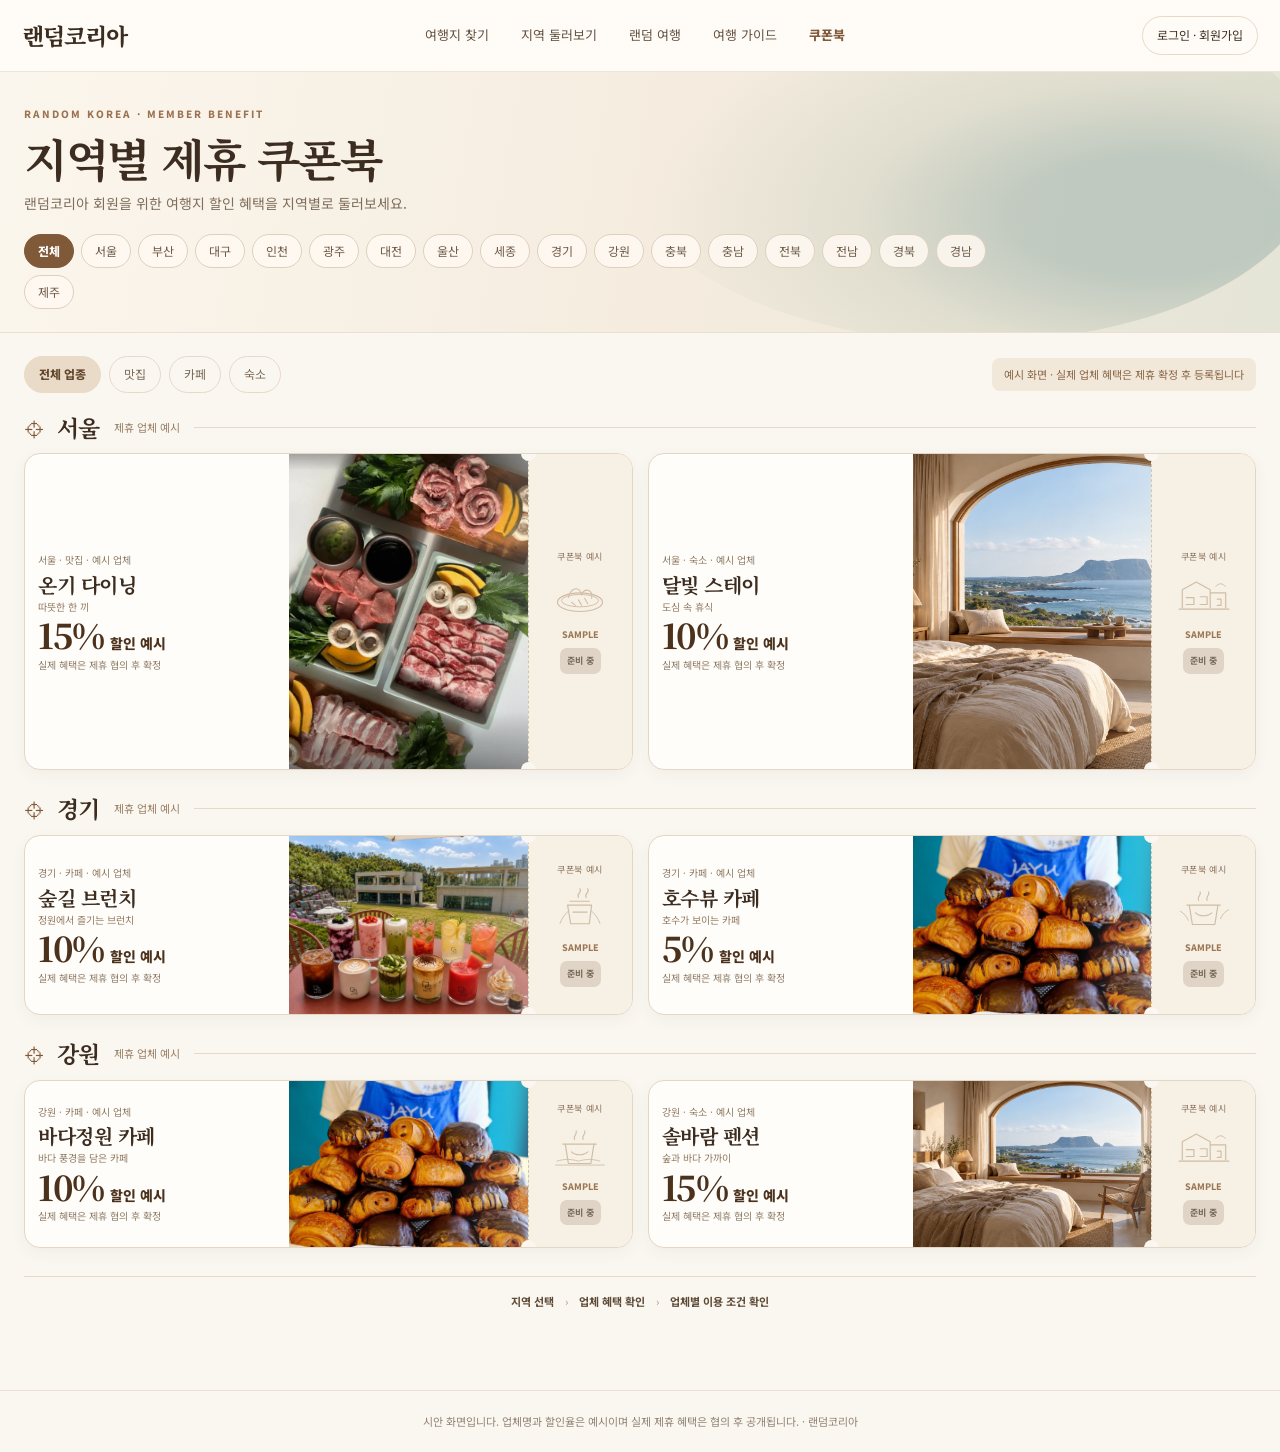
==== couponbook.html @ 2bc32ae4 "Add files via upload" ====
<!doctype html>
<html lang="ko">
<head>
  <meta charset="utf-8">
  <meta name="viewport" content="width=device-width,initial-scale=1">
  <meta name="theme-color" content="#f8f3ea">
  <title>지역별 제휴 쿠폰북 | 랜덤코리아</title>
  <meta name="description" content="랜덤코리아 회원을 위한 지역별 제휴 쿠폰북 예시 화면입니다.">
  <link rel="preconnect" href="https://fonts.googleapis.com">
  <link rel="preconnect" href="https://fonts.gstatic.com" crossorigin>
  <link href="https://fonts.googleapis.com/css2?family=Noto+Sans+KR:wght@400;500;600;700;800&family=Noto+Serif+KR:wght@400;600;700;800&display=swap" rel="stylesheet">
  <style>
    :root{color-scheme:light;--ink:#3d2d21;--muted:#806f5d;--brown:#805a38;--cream:#faf7f1;--line:#e7d9c8;--white:#fffdf9;--sand:#f4eadc;--tan:#b99b78}
    *{box-sizing:border-box}html{scroll-behavior:smooth}body{margin:0;background:var(--cream);color:var(--ink);font-family:"Noto Sans KR",system-ui,sans-serif;line-height:1.55}button,a{font:inherit}a{color:inherit}
    .cb-header{height:72px;display:flex;align-items:center;justify-content:space-between;gap:24px;padding:0 max(22px,calc((100% - 1320px)/2));background:#fffcf7;border-bottom:1px solid #eee4d7}
    .cb-brand{font:800 23px/1 "Noto Serif KR",serif;letter-spacing:-1px;text-decoration:none;white-space:nowrap}.cb-nav{display:flex;align-items:center;gap:clamp(14px,2.5vw,34px);font-size:13px;color:#655343}.cb-nav a{text-decoration:none}.cb-nav a:hover,.cb-nav .active{color:var(--brown);font-weight:800}.cb-login{padding:9px 14px;border:1px solid var(--line);border-radius:999px;background:transparent;color:var(--ink);text-decoration:none;font-size:12px;white-space:nowrap}
    .cb-hero{position:relative;isolation:isolate;overflow:hidden;background:linear-gradient(100deg,#fbf6ed 0%,#f5ecdf 53%,#e4e4d7 100%);border-bottom:1px solid #eadfD2}
    .cb-hero:after{content:"";position:absolute;z-index:-1;right:-3%;top:-90px;width:54%;height:360px;border-radius:50%;background:radial-gradient(ellipse at 75% 65%,#91a8a2aa 0 18%,#d2d3c1aa 40%,transparent 69%);opacity:.7}
    .cb-hero-inner{width:min(1320px,calc(100% - 48px));margin:auto;padding:34px 0 23px}.cb-eyebrow{display:block;color:#9b714e;font-size:10px;font-weight:800;letter-spacing:2px}.cb-hero h1{margin:8px 0 7px;font:700 clamp(30px,4vw,45px)/1.25 "Noto Serif KR",serif;letter-spacing:-1.5px}.cb-hero p{margin:0;color:var(--muted);font-size:14px}.cb-chips{display:flex;flex-wrap:wrap;gap:7px;margin-top:20px;max-width:970px}
    .cb-chip{min-height:34px;padding:6px 13px;border:1px solid #dfd0be;border-radius:999px;background:#fffaf3d9;color:#6e5b49;font-size:12px;cursor:pointer;transition:background .15s,color .15s,border-color .15s}.cb-chip:hover{border-color:var(--brown)}.cb-chip[aria-pressed="true"]{background:var(--brown);border-color:var(--brown);color:#fff;font-weight:800}
    .cb-main{width:min(1320px,calc(100% - 48px));margin:0 auto;padding:23px 0 64px}.cb-toolbar{display:flex;align-items:center;justify-content:space-between;gap:15px;margin-bottom:18px}.cb-categories{display:flex;flex-wrap:wrap;gap:8px}.cb-category{padding:8px 14px;border:1px solid var(--line);border-radius:999px;background:transparent;color:#796956;font-size:12px;cursor:pointer}.cb-category[aria-pressed="true"]{background:#eadbc8;color:#62472e;border-color:#eadbc8;font-weight:800}.cb-preview-note{margin:0;padding:8px 12px;border-radius:8px;background:#f2e8da;color:#8a6747;font-size:11px;white-space:nowrap}
    .cb-region{margin:20px 0 24px}.cb-region-head{display:flex;align-items:center;gap:14px;margin:0 0 11px}.cb-pin{color:var(--brown);font-size:19px}.cb-region-head h2{margin:0;font:700 23px/1.2 "Noto Serif KR",serif;letter-spacing:-.6px}.cb-region-head small{color:#9a8066;font-size:11px}.cb-region-line{height:1px;flex:1;background:var(--line)}.cb-grid{display:grid;grid-template-columns:repeat(2,minmax(0,1fr));gap:15px}
    .cb-ticket{min-width:0;display:grid;grid-template-columns:minmax(148px,1fr) minmax(112px,.9fr) 104px;min-height:166px;overflow:hidden;border:1px solid #e4d6c5;border-radius:16px;background:var(--white);box-shadow:0 5px 16px #46331f0c}.cb-offer{padding:16px 13px;display:flex;flex-direction:column;justify-content:center;min-width:0}.cb-meta{color:#907c66;font-size:10px}.cb-name{margin:4px 0 1px;font:700 20px/1.3 "Noto Serif KR",serif;letter-spacing:-.5px;white-space:nowrap;overflow:hidden;text-overflow:ellipsis}.cb-kind{color:#927b63;font-size:10px}.cb-discount{display:flex;align-items:baseline;gap:6px;margin:4px 0 3px;color:#4c321d}.cb-discount strong{font:800 34px/1 "Noto Serif KR",serif;letter-spacing:-1.5px}.cb-discount span{font-size:14px;font-weight:800}.cb-condition{margin:0;color:#8e7c69;font-size:10px;line-height:1.4}.cb-photo{position:relative;min-width:0;overflow:hidden;background:#ece3d7}.cb-photo img{display:block;width:100%;height:100%;min-height:166px;object-fit:cover}.cb-photo:after{content:"";position:absolute;inset:0;background:linear-gradient(90deg,transparent 65%,#fffdf933)}
    .cb-stub{position:relative;display:flex;flex-direction:column;align-items:center;justify-content:center;gap:6px;padding:10px 8px;border-left:1px dashed #d6c5ae;background:#f7f0e5;text-align:center}.cb-stub:before,.cb-stub:after{content:"";position:absolute;left:-8px;width:15px;height:15px;border-radius:50%;background:var(--cream)}.cb-stub:before{top:-8px}.cb-stub:after{bottom:-8px}.cb-stub-label{color:#8d765f;font-size:9px;letter-spacing:.04em}.cb-engraving{width:62px;height:52px;color:#b69a78;opacity:.58}.cb-sample{font-size:9px;color:#9b7754;font-weight:800}.cb-stub button{padding:6px 7px;border:0;border-radius:7px;background:#dfd4c5;color:#756859;font-size:9px;font-weight:700;cursor:not-allowed}
    .cb-empty{display:none;margin:12px 0 0;padding:32px 20px;border:1px dashed #d9c9b6;border-radius:15px;background:#fffaf4;text-align:center;color:#867561;font-size:14px}.cb-empty.is-visible{display:block}.cb-empty strong{display:block;margin-bottom:5px;color:#554331;font:700 20px/1.4 "Noto Serif KR",serif}.cb-footer{padding:22px 24px;border-top:1px solid #eadfd2;text-align:center;color:#928373;font-size:11px}.cb-flow{margin-top:28px;padding:16px 18px;border-top:1px solid var(--line);display:flex;justify-content:center;gap:11px;flex-wrap:wrap;color:#887764;font-size:11px}.cb-flow b{color:#5e4a36;font-weight:700}.cb-flow i{color:#b49877;font-style:normal}
    @media(max-width:980px){.cb-grid{grid-template-columns:1fr}.cb-hero-inner,.cb-main{width:min(100% - 34px,760px)}.cb-preview-note{white-space:normal}.cb-header{padding:0 20px}}
    @media(max-width:650px){.cb-header{height:62px}.cb-brand{font-size:20px}.cb-nav{display:none}.cb-login{font-size:11px;padding:8px 10px}.cb-hero-inner{padding:28px 0 18px}.cb-hero h1{font-size:31px}.cb-hero p{font-size:12px}.cb-chips{gap:6px;margin-top:15px}.cb-chip{min-height:32px;padding:5px 10px;font-size:11px}.cb-main{padding-top:17px}.cb-toolbar{align-items:flex-start;flex-direction:column}.cb-preview-note{font-size:10px}.cb-region{margin:19px 0}.cb-region-head h2{font-size:20px}.cb-grid{gap:10px}.cb-ticket{grid-template-columns:minmax(0,1fr) 96px;grid-template-rows:auto auto;min-height:0}.cb-offer{grid-column:1;grid-row:1;padding:15px 13px 12px}.cb-photo{grid-column:2;grid-row:1;min-height:124px}.cb-photo img{min-height:124px}.cb-stub{grid-column:1 / -1;grid-row:2;min-height:66px;flex-direction:row;justify-content:space-between;border-left:0;border-top:1px dashed #d6c5ae;padding:7px 13px}.cb-stub:before,.cb-stub:after{top:-8px;bottom:auto}.cb-stub:before{left:-8px}.cb-stub:after{left:auto;right:-8px}.cb-engraving{width:38px;height:36px}.cb-name{font-size:18px}.cb-discount strong{font-size:29px}.cb-condition{font-size:9px}.cb-flow{justify-content:flex-start;gap:7px;padding:14px 3px}}
    @media(prefers-reduced-motion:reduce){html{scroll-behavior:auto}.cb-chip{transition:none}}
  </style>
</head>
<body>
  <header class="cb-header">
    <a class="cb-brand" href="./index.html" aria-label="랜덤코리아 홈으로">랜덤코리아</a>
    <nav class="cb-nav" aria-label="주요 메뉴">
      <a href="./index.html#travel">여행지 찾기</a><a href="./index.html#travel">지역 둘러보기</a><a href="./index.html#travel">랜덤 여행</a><a href="./index.html#courses">여행 가이드</a><a class="active" href="./couponbook.html" aria-current="page">쿠폰북</a>
    </nav>
    <a class="cb-login" href="./index.html#memberAuth">로그인 · 회원가입</a>
  </header>
  <section class="cb-hero" aria-labelledby="cb-title">
    <div class="cb-hero-inner">
      <span class="cb-eyebrow">RANDOM KOREA · MEMBER BENEFIT</span>
      <h1 id="cb-title">지역별 제휴 쿠폰북</h1>
      <p>랜덤코리아 회원을 위한 여행지 할인 혜택을 지역별로 둘러보세요.</p>
      <div class="cb-chips" role="group" aria-label="지역별 쿠폰 필터">
        <button class="cb-chip" type="button" data-region="all" aria-pressed="true">전체</button>
        <button class="cb-chip" type="button" data-region="서울">서울</button><button class="cb-chip" type="button" data-region="부산">부산</button><button class="cb-chip" type="button" data-region="대구">대구</button><button class="cb-chip" type="button" data-region="인천">인천</button><button class="cb-chip" type="button" data-region="광주">광주</button><button class="cb-chip" type="button" data-region="대전">대전</button><button class="cb-chip" type="button" data-region="울산">울산</button><button class="cb-chip" type="button" data-region="세종">세종</button><button class="cb-chip" type="button" data-region="경기">경기</button><button class="cb-chip" type="button" data-region="강원">강원</button><button class="cb-chip" type="button" data-region="충북">충북</button><button class="cb-chip" type="button" data-region="충남">충남</button><button class="cb-chip" type="button" data-region="전북">전북</button><button class="cb-chip" type="button" data-region="전남">전남</button><button class="cb-chip" type="button" data-region="경북">경북</button><button class="cb-chip" type="button" data-region="경남">경남</button><button class="cb-chip" type="button" data-region="제주">제주</button>
      </div>
    </div>
  </section>
  <main class="cb-main">
    <div class="cb-toolbar">
      <div class="cb-categories" role="group" aria-label="업종별 쿠폰 필터">
        <button class="cb-category" type="button" data-category="all" aria-pressed="true">전체 업종</button><button class="cb-category" type="button" data-category="food">맛집</button><button class="cb-category" type="button" data-category="cafe">카페</button><button class="cb-category" type="button" data-category="stay">숙소</button>
      </div>
      <p class="cb-preview-note">예시 화면 · 실제 업체 혜택은 제휴 확정 후 등록됩니다</p>
    </div>
    <div id="cb-list">
      <section class="cb-region" data-region-section="서울" aria-labelledby="cb-seoul">
        <div class="cb-region-head"><span class="cb-pin" aria-hidden="true">⌖</span><h2 id="cb-seoul">서울</h2><small>제휴 업체 예시</small><span class="cb-region-line"></span></div>
        <div class="cb-grid">
          <article class="cb-ticket" data-region="서울" data-category="food">
            <div class="cb-offer"><span class="cb-meta">서울 · 맛집 · 예시 업체</span><h3 class="cb-name">온기 다이닝</h3><span class="cb-kind">따뜻한 한 끼</span><div class="cb-discount"><strong>15%</strong><span>할인 예시</span></div><p class="cb-condition">실제 혜택은 제휴 협의 후 확정</p></div>
            <div class="cb-photo"><img src="./rk-v15-haeyuldam.webp" alt="한식 메뉴와 고기 요리" loading="lazy"></div>
            <div class="cb-stub"><span class="cb-stub-label">쿠폰북 예시</span><svg class="cb-engraving" viewBox="0 0 80 60" aria-hidden="true"><ellipse cx="40" cy="38" rx="29" ry="12" fill="none" stroke="currentColor" stroke-width="1.6"/><ellipse cx="40" cy="36" rx="24" ry="8" fill="none" stroke="currentColor" stroke-width="1.2"/><path d="M25 32c3-12 13-16 17-4 5-10 15-5 13 5M29 38l5 4m4-7 4 7m4-9 4 7" fill="none" stroke="currentColor" stroke-width="1.4" stroke-linecap="round"/></svg><span class="cb-sample">SAMPLE</span><button type="button" disabled>준비 중</button></div>
          </article>
          <article class="cb-ticket" data-region="서울" data-category="stay">
            <div class="cb-offer"><span class="cb-meta">서울 · 숙소 · 예시 업체</span><h3 class="cb-name">달빛 스테이</h3><span class="cb-kind">도심 속 휴식</span><div class="cb-discount"><strong>10%</strong><span>할인 예시</span></div><p class="cb-condition">실제 혜택은 제휴 협의 후 확정</p></div>
            <div class="cb-photo"><img src="./rk-couponbook-stay.png" alt="따뜻한 분위기의 객실 예시" loading="lazy"></div>
            <div class="cb-stub"><span class="cb-stub-label">쿠폰북 예시</span><svg class="cb-engraving" viewBox="0 0 80 60" aria-hidden="true"><path d="M12 45V22l18-10 18 10v23M48 26h20v19M17 32h10v9H17m18-10h9v10h-9m22-7h5v8h-5M8 47h64" fill="none" stroke="currentColor" stroke-width="1.5" stroke-linecap="round" stroke-linejoin="round"/><path d="M55 18c4-5 9-5 13 0" fill="none" stroke="currentColor" stroke-width="1.2"/></svg><span class="cb-sample">SAMPLE</span><button type="button" disabled>준비 중</button></div>
          </article>
        </div>
      </section>
      <section class="cb-region" data-region-section="경기" aria-labelledby="cb-gyeonggi">
        <div class="cb-region-head"><span class="cb-pin" aria-hidden="true">⌖</span><h2 id="cb-gyeonggi">경기</h2><small>제휴 업체 예시</small><span class="cb-region-line"></span></div>
        <div class="cb-grid">
          <article class="cb-ticket" data-region="경기" data-category="cafe">
            <div class="cb-offer"><span class="cb-meta">경기 · 카페 · 예시 업체</span><h3 class="cb-name">숲길 브런치</h3><span class="cb-kind">정원에서 즐기는 브런치</span><div class="cb-discount"><strong>10%</strong><span>할인 예시</span></div><p class="cb-condition">실제 혜택은 제휴 협의 후 확정</p></div>
            <div class="cb-photo"><img src="./rk-v15-meon.webp" alt="카페 음료와 디저트" loading="lazy"></div>
            <div class="cb-stub"><span class="cb-stub-label">쿠폰북 예시</span><svg class="cb-engraving" viewBox="0 0 80 60" aria-hidden="true"><path d="M24 25h31l-3 24H28zM27 20h25m-14-5c-3-5 5-6 2-11m8 11c-3-5 5-6 2-11M31 34h18" fill="none" stroke="currentColor" stroke-width="1.5" stroke-linecap="round" stroke-linejoin="round"/><path d="M14 49c3-8 7-13 12-17m40 17c-3-8-7-13-12-17" fill="none" stroke="currentColor" stroke-width="1.2"/></svg><span class="cb-sample">SAMPLE</span><button type="button" disabled>준비 중</button></div>
          </article>
          <article class="cb-ticket" data-region="경기" data-category="cafe">
            <div class="cb-offer"><span class="cb-meta">경기 · 카페 · 예시 업체</span><h3 class="cb-name">호수뷰 카페</h3><span class="cb-kind">호수가 보이는 카페</span><div class="cb-discount"><strong>5%</strong><span>할인 예시</span></div><p class="cb-condition">실제 혜택은 제휴 협의 후 확정</p></div>
            <div class="cb-photo"><img src="./rk-v15-jayu.webp" alt="갓 구운 빵과 페이스트리" loading="lazy"></div>
            <div class="cb-stub"><span class="cb-stub-label">쿠폰북 예시</span><svg class="cb-engraving" viewBox="0 0 80 60" aria-hidden="true"><path d="M21 25h37l-4 25H25zM18 25h43M29 35c5 5 16 5 21 0M33 19c-3-5 4-6 2-11m9 11c-3-5 4-6 2-11" fill="none" stroke="currentColor" stroke-width="1.5" stroke-linecap="round" stroke-linejoin="round"/><path d="M61 43c4-8 8-11 11-12M20 45c-4-8-8-11-11-12" fill="none" stroke="currentColor" stroke-width="1.2"/></svg><span class="cb-sample">SAMPLE</span><button type="button" disabled>준비 중</button></div>
          </article>
        </div>
      </section>
      <section class="cb-region" data-region-section="강원" aria-labelledby="cb-gangwon">
        <div class="cb-region-head"><span class="cb-pin" aria-hidden="true">⌖</span><h2 id="cb-gangwon">강원</h2><small>제휴 업체 예시</small><span class="cb-region-line"></span></div>
        <div class="cb-grid">
          <article class="cb-ticket" data-region="강원" data-category="cafe">
            <div class="cb-offer"><span class="cb-meta">강원 · 카페 · 예시 업체</span><h3 class="cb-name">바다정원 카페</h3><span class="cb-kind">바다 풍경을 담은 카페</span><div class="cb-discount"><strong>10%</strong><span>할인 예시</span></div><p class="cb-condition">실제 혜택은 제휴 협의 후 확정</p></div>
            <div class="cb-photo"><img src="./rk-v15-jayu.webp" alt="카페에서 즐기는 디저트" loading="lazy"></div>
            <div class="cb-stub"><span class="cb-stub-label">쿠폰북 예시</span><svg class="cb-engraving" viewBox="0 0 80 60" aria-hidden="true"><path d="M21 25h37l-4 25H25zM18 25h43M29 35c5 5 16 5 21 0M33 19c-3-5 4-6 2-11m9 11c-3-5 4-6 2-11" fill="none" stroke="currentColor" stroke-width="1.5" stroke-linecap="round" stroke-linejoin="round"/><path d="M10 47c10-3 18-3 28 0 10-3 18-3 28 0M8 52h64" fill="none" stroke="currentColor" stroke-width="1.1"/></svg><span class="cb-sample">SAMPLE</span><button type="button" disabled>준비 중</button></div>
          </article>
          <article class="cb-ticket" data-region="강원" data-category="stay">
            <div class="cb-offer"><span class="cb-meta">강원 · 숙소 · 예시 업체</span><h3 class="cb-name">솔바람 펜션</h3><span class="cb-kind">숲과 바다 가까이</span><div class="cb-discount"><strong>15%</strong><span>할인 예시</span></div><p class="cb-condition">실제 혜택은 제휴 협의 후 확정</p></div>
            <div class="cb-photo"><img src="./rk-couponbook-stay.png" alt="여행 숙소 객실 예시" loading="lazy"></div>
            <div class="cb-stub"><span class="cb-stub-label">쿠폰북 예시</span><svg class="cb-engraving" viewBox="0 0 80 60" aria-hidden="true"><path d="M12 45V22l18-10 18 10v23M48 26h20v19M17 32h10v9H17m18-10h9v10h-9m22-7h5v8h-5M8 47h64" fill="none" stroke="currentColor" stroke-width="1.5" stroke-linecap="round" stroke-linejoin="round"/><path d="M55 18c4-5 9-5 13 0" fill="none" stroke="currentColor" stroke-width="1.2"/></svg><span class="cb-sample">SAMPLE</span><button type="button" disabled>준비 중</button></div>
          </article>
        </div>
      </section>
    </div>
    <div id="cb-empty" class="cb-empty" role="status"><strong>이 지역 쿠폰을 준비하고 있어요</strong>제휴가 확정된 업체의 혜택부터 이곳에 등록할 예정입니다.</div>
    <div class="cb-flow" aria-label="쿠폰북 이용 안내"><b>지역 선택</b><i>›</i><b>업체 혜택 확인</b><i>›</i><b>업체별 이용 조건 확인</b></div>
  </main>
  <footer class="cb-footer">시안 화면입니다. 업체명과 할인율은 예시이며 실제 제휴 혜택은 협의 후 공개됩니다. · 랜덤코리아</footer>
  <script>
    (()=>{
      const regionButtons=[...document.querySelectorAll('[data-region]')].filter(el=>el.classList.contains('cb-chip'));
      const categoryButtons=[...document.querySelectorAll('[data-category]')].filter(el=>el.classList.contains('cb-category'));
      const cards=[...document.querySelectorAll('.cb-ticket')];
      const sections=[...document.querySelectorAll('.cb-region')];
      const empty=document.getElementById('cb-empty');
      let region='all',category='all';
      function render(){
        let shown=0;
        cards.forEach(card=>{
          const match=(region==='all'||card.dataset.region===region)&&(category==='all'||card.dataset.category===category);
          card.hidden=!match;
          if(match)shown++;
        });
        sections.forEach(section=>{
          const visible=[...section.querySelectorAll('.cb-ticket')].some(card=>!card.hidden);
          section.hidden=!visible;
        });
        empty.classList.toggle('is-visible',shown===0);
      }
      regionButtons.forEach(button=>button.addEventListener('click',()=>{
        region=button.dataset.region;
        regionButtons.forEach(item=>item.setAttribute('aria-pressed',String(item===button)));
        render();
      }));
      categoryButtons.forEach(button=>button.addEventListener('click',()=>{
        category=button.dataset.category;
        categoryButtons.forEach(item=>item.setAttribute('aria-pressed',String(item===button)));
        render();
      }));
      render();
    })();
  </script>
</body>
</html>
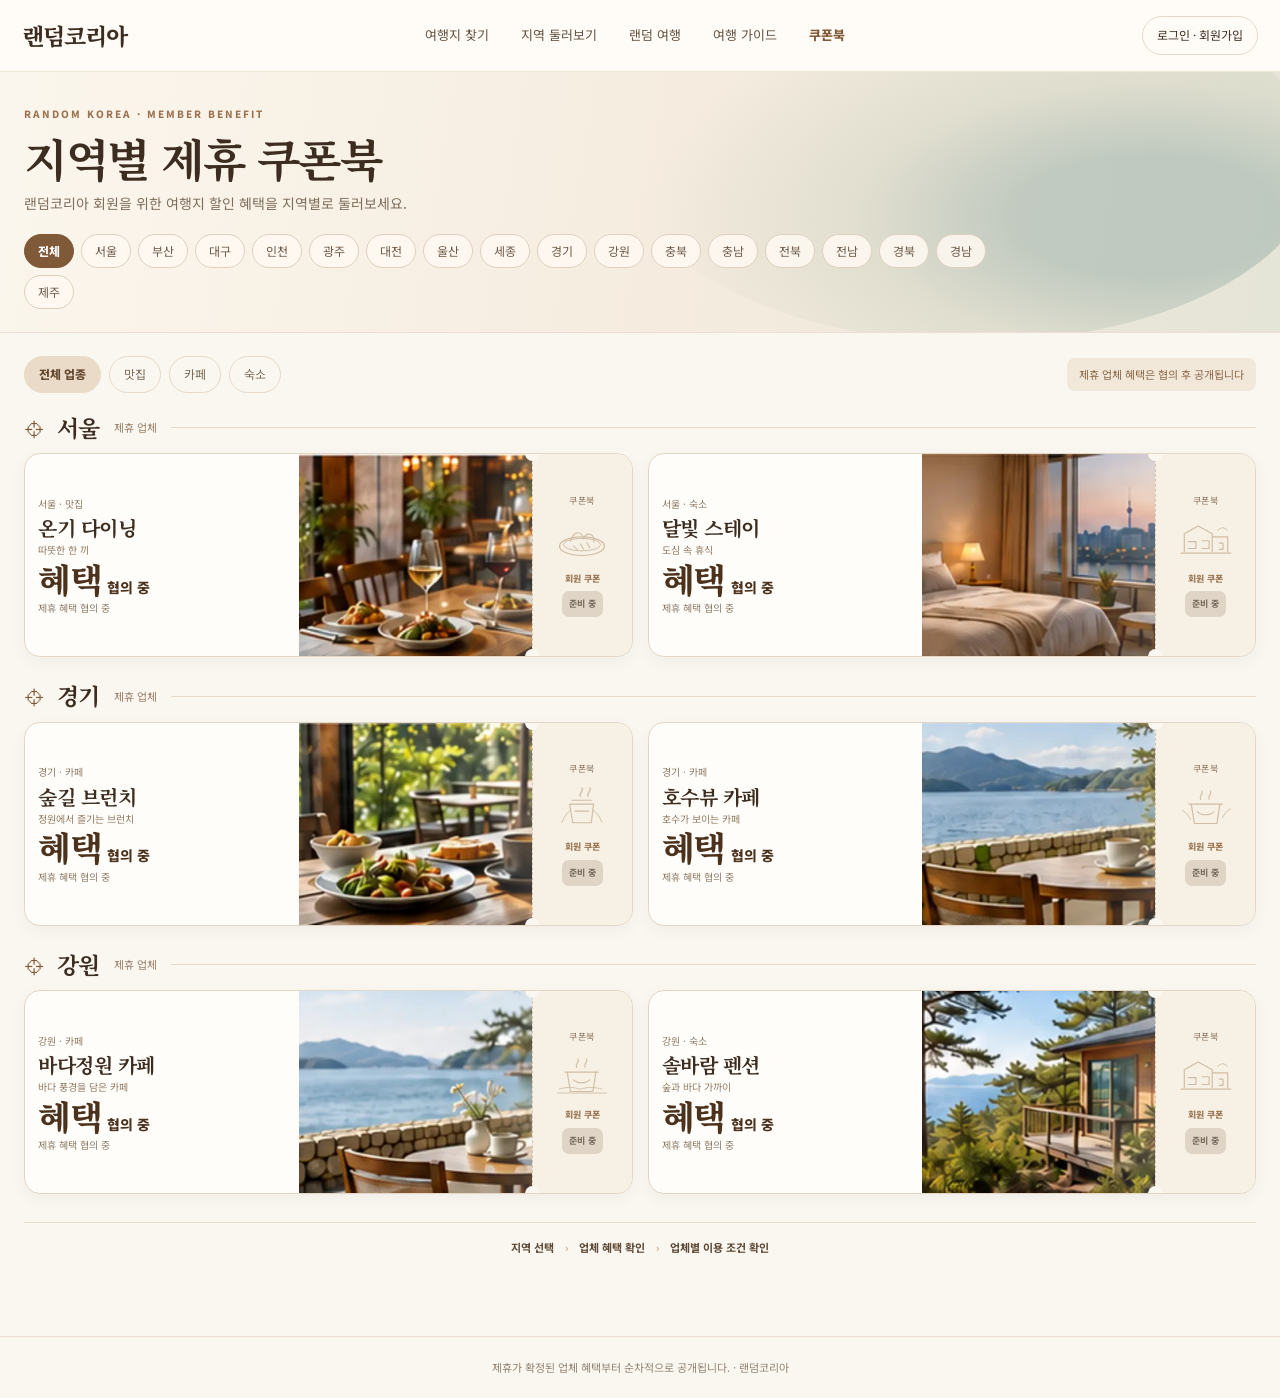
==== commit bfd18b6a: "Add files via upload" ====
--- a/couponbook.html
+++ b/couponbook.html
@@ -5,7 +5,7 @@
   <meta name="viewport" content="width=device-width,initial-scale=1">
   <meta name="theme-color" content="#f8f3ea">
   <title>지역별 제휴 쿠폰북 | 랜덤코리아</title>
-  <meta name="description" content="랜덤코리아 회원을 위한 지역별 제휴 쿠폰북 예시 화면입니다.">
+  <meta name="description" content="랜덤코리아 회원을 위한 지역별 제휴 쿠폰북입니다.">
   <link rel="preconnect" href="https://fonts.googleapis.com">
   <link rel="preconnect" href="https://fonts.gstatic.com" crossorigin>
   <link href="https://fonts.googleapis.com/css2?family=Noto+Sans+KR:wght@400;500;600;700;800&family=Noto+Serif+KR:wght@400;600;700;800&display=swap" rel="stylesheet">
@@ -20,11 +20,11 @@
     .cb-chip{min-height:34px;padding:6px 13px;border:1px solid #dfd0be;border-radius:999px;background:#fffaf3d9;color:#6e5b49;font-size:12px;cursor:pointer;transition:background .15s,color .15s,border-color .15s}.cb-chip:hover{border-color:var(--brown)}.cb-chip[aria-pressed="true"]{background:var(--brown);border-color:var(--brown);color:#fff;font-weight:800}
     .cb-main{width:min(1320px,calc(100% - 48px));margin:0 auto;padding:23px 0 64px}.cb-toolbar{display:flex;align-items:center;justify-content:space-between;gap:15px;margin-bottom:18px}.cb-categories{display:flex;flex-wrap:wrap;gap:8px}.cb-category{padding:8px 14px;border:1px solid var(--line);border-radius:999px;background:transparent;color:#796956;font-size:12px;cursor:pointer}.cb-category[aria-pressed="true"]{background:#eadbc8;color:#62472e;border-color:#eadbc8;font-weight:800}.cb-preview-note{margin:0;padding:8px 12px;border-radius:8px;background:#f2e8da;color:#8a6747;font-size:11px;white-space:nowrap}
     .cb-region{margin:20px 0 24px}.cb-region-head{display:flex;align-items:center;gap:14px;margin:0 0 11px}.cb-pin{color:var(--brown);font-size:19px}.cb-region-head h2{margin:0;font:700 23px/1.2 "Noto Serif KR",serif;letter-spacing:-.6px}.cb-region-head small{color:#9a8066;font-size:11px}.cb-region-line{height:1px;flex:1;background:var(--line)}.cb-grid{display:grid;grid-template-columns:repeat(2,minmax(0,1fr));gap:15px}
-    .cb-ticket{min-width:0;display:grid;grid-template-columns:minmax(148px,1fr) minmax(112px,.9fr) 104px;min-height:166px;overflow:hidden;border:1px solid #e4d6c5;border-radius:16px;background:var(--white);box-shadow:0 5px 16px #46331f0c}.cb-offer{padding:16px 13px;display:flex;flex-direction:column;justify-content:center;min-width:0}.cb-meta{color:#907c66;font-size:10px}.cb-name{margin:4px 0 1px;font:700 20px/1.3 "Noto Serif KR",serif;letter-spacing:-.5px;white-space:nowrap;overflow:hidden;text-overflow:ellipsis}.cb-kind{color:#927b63;font-size:10px}.cb-discount{display:flex;align-items:baseline;gap:6px;margin:4px 0 3px;color:#4c321d}.cb-discount strong{font:800 34px/1 "Noto Serif KR",serif;letter-spacing:-1.5px}.cb-discount span{font-size:14px;font-weight:800}.cb-condition{margin:0;color:#8e7c69;font-size:10px;line-height:1.4}.cb-photo{position:relative;min-width:0;overflow:hidden;background:#ece3d7}.cb-photo img{display:block;width:100%;height:100%;min-height:166px;object-fit:cover}.cb-photo:after{content:"";position:absolute;inset:0;background:linear-gradient(90deg,transparent 65%,#fffdf933)}
+    .cb-ticket{min-width:0;height:204px;display:grid;grid-template-columns:minmax(0,1.08fr) minmax(0,.92fr) 100px;overflow:hidden;border:1px solid #e4d6c5;border-radius:16px;background:var(--white);box-shadow:0 5px 16px #46331f0c}.cb-offer{padding:16px 13px;display:flex;flex-direction:column;justify-content:center;min-width:0}.cb-meta{color:#907c66;font-size:10px}.cb-name{margin:4px 0 1px;font:700 20px/1.3 "Noto Serif KR",serif;letter-spacing:-.5px;white-space:nowrap;overflow:hidden;text-overflow:ellipsis}.cb-kind{display:-webkit-box;-webkit-box-orient:vertical;-webkit-line-clamp:1;overflow:hidden}.cb-kind{color:#927b63;font-size:10px}.cb-discount{display:flex;align-items:baseline;gap:6px;margin:4px 0 3px;color:#4c321d}.cb-discount strong{font:800 34px/1 "Noto Serif KR",serif;letter-spacing:-1.5px}.cb-discount span{font-size:14px;font-weight:800}.cb-condition{margin:0;color:#8e7c69;font-size:10px;line-height:1.4}.cb-photo{position:relative;min-width:0;overflow:hidden;background:#ece3d7}.cb-photo img{display:block;width:100%;height:100%;object-fit:cover}.cb-photo:after{content:"";position:absolute;inset:0;background:linear-gradient(90deg,transparent 65%,#fffdf933)}
     .cb-stub{position:relative;display:flex;flex-direction:column;align-items:center;justify-content:center;gap:6px;padding:10px 8px;border-left:1px dashed #d6c5ae;background:#f7f0e5;text-align:center}.cb-stub:before,.cb-stub:after{content:"";position:absolute;left:-8px;width:15px;height:15px;border-radius:50%;background:var(--cream)}.cb-stub:before{top:-8px}.cb-stub:after{bottom:-8px}.cb-stub-label{color:#8d765f;font-size:9px;letter-spacing:.04em}.cb-engraving{width:62px;height:52px;color:#b69a78;opacity:.58}.cb-sample{font-size:9px;color:#9b7754;font-weight:800}.cb-stub button{padding:6px 7px;border:0;border-radius:7px;background:#dfd4c5;color:#756859;font-size:9px;font-weight:700;cursor:not-allowed}
     .cb-empty{display:none;margin:12px 0 0;padding:32px 20px;border:1px dashed #d9c9b6;border-radius:15px;background:#fffaf4;text-align:center;color:#867561;font-size:14px}.cb-empty.is-visible{display:block}.cb-empty strong{display:block;margin-bottom:5px;color:#554331;font:700 20px/1.4 "Noto Serif KR",serif}.cb-footer{padding:22px 24px;border-top:1px solid #eadfd2;text-align:center;color:#928373;font-size:11px}.cb-flow{margin-top:28px;padding:16px 18px;border-top:1px solid var(--line);display:flex;justify-content:center;gap:11px;flex-wrap:wrap;color:#887764;font-size:11px}.cb-flow b{color:#5e4a36;font-weight:700}.cb-flow i{color:#b49877;font-style:normal}
     @media(max-width:980px){.cb-grid{grid-template-columns:1fr}.cb-hero-inner,.cb-main{width:min(100% - 34px,760px)}.cb-preview-note{white-space:normal}.cb-header{padding:0 20px}}
-    @media(max-width:650px){.cb-header{height:62px}.cb-brand{font-size:20px}.cb-nav{display:none}.cb-login{font-size:11px;padding:8px 10px}.cb-hero-inner{padding:28px 0 18px}.cb-hero h1{font-size:31px}.cb-hero p{font-size:12px}.cb-chips{gap:6px;margin-top:15px}.cb-chip{min-height:32px;padding:5px 10px;font-size:11px}.cb-main{padding-top:17px}.cb-toolbar{align-items:flex-start;flex-direction:column}.cb-preview-note{font-size:10px}.cb-region{margin:19px 0}.cb-region-head h2{font-size:20px}.cb-grid{gap:10px}.cb-ticket{grid-template-columns:minmax(0,1fr) 96px;grid-template-rows:auto auto;min-height:0}.cb-offer{grid-column:1;grid-row:1;padding:15px 13px 12px}.cb-photo{grid-column:2;grid-row:1;min-height:124px}.cb-photo img{min-height:124px}.cb-stub{grid-column:1 / -1;grid-row:2;min-height:66px;flex-direction:row;justify-content:space-between;border-left:0;border-top:1px dashed #d6c5ae;padding:7px 13px}.cb-stub:before,.cb-stub:after{top:-8px;bottom:auto}.cb-stub:before{left:-8px}.cb-stub:after{left:auto;right:-8px}.cb-engraving{width:38px;height:36px}.cb-name{font-size:18px}.cb-discount strong{font-size:29px}.cb-condition{font-size:9px}.cb-flow{justify-content:flex-start;gap:7px;padding:14px 3px}}
+    @media(max-width:650px){.cb-header{height:62px}.cb-brand{font-size:20px}.cb-nav{display:none}.cb-login{font-size:11px;padding:8px 10px}.cb-hero-inner{padding:28px 0 18px}.cb-hero h1{font-size:31px}.cb-hero p{font-size:12px}.cb-chips{gap:6px;margin-top:15px}.cb-chip{min-height:32px;padding:5px 10px;font-size:11px}.cb-main{padding-top:17px}.cb-toolbar{align-items:flex-start;flex-direction:column}.cb-preview-note{font-size:10px}.cb-region{margin:19px 0}.cb-region-head h2{font-size:20px}.cb-grid{gap:10px}.cb-ticket{height:224px;grid-template-columns:minmax(0,1fr) 36%;grid-template-rows:minmax(0,1fr) 58px}.cb-offer{grid-column:1;grid-row:1;padding:15px 13px 12px}.cb-photo{grid-column:2;grid-row:1;min-height:0}.cb-photo img{min-height:0}.cb-stub{grid-column:1 / -1;grid-row:2;min-height:0;flex-direction:row;justify-content:space-between;border-left:0;border-top:1px dashed #d6c5ae;padding:7px 13px}.cb-stub:before,.cb-stub:after{top:-8px;bottom:auto}.cb-stub:before{left:-8px}.cb-stub:after{left:auto;right:-8px}.cb-engraving{width:38px;height:36px}.cb-name{font-size:18px}.cb-discount strong{font-size:29px}.cb-condition{font-size:9px}.cb-flow{justify-content:flex-start;gap:7px;padding:14px 3px}}
     @media(prefers-reduced-motion:reduce){html{scroll-behavior:auto}.cb-chip{transition:none}}
   </style>
 </head>
@@ -52,51 +52,51 @@
       <div class="cb-categories" role="group" aria-label="업종별 쿠폰 필터">
         <button class="cb-category" type="button" data-category="all" aria-pressed="true">전체 업종</button><button class="cb-category" type="button" data-category="food">맛집</button><button class="cb-category" type="button" data-category="cafe">카페</button><button class="cb-category" type="button" data-category="stay">숙소</button>
       </div>
-      <p class="cb-preview-note">예시 화면 · 실제 업체 혜택은 제휴 확정 후 등록됩니다</p>
+      <p class="cb-preview-note">제휴 업체 혜택은 협의 후 공개됩니다</p>
     </div>
     <div id="cb-list">
       <section class="cb-region" data-region-section="서울" aria-labelledby="cb-seoul">
-        <div class="cb-region-head"><span class="cb-pin" aria-hidden="true">⌖</span><h2 id="cb-seoul">서울</h2><small>제휴 업체 예시</small><span class="cb-region-line"></span></div>
+        <div class="cb-region-head"><span class="cb-pin" aria-hidden="true">⌖</span><h2 id="cb-seoul">서울</h2><small>제휴 업체</small><span class="cb-region-line"></span></div>
         <div class="cb-grid">
           <article class="cb-ticket" data-region="서울" data-category="food">
-            <div class="cb-offer"><span class="cb-meta">서울 · 맛집 · 예시 업체</span><h3 class="cb-name">온기 다이닝</h3><span class="cb-kind">따뜻한 한 끼</span><div class="cb-discount"><strong>15%</strong><span>할인 예시</span></div><p class="cb-condition">실제 혜택은 제휴 협의 후 확정</p></div>
-            <div class="cb-photo"><img src="./rk-v15-haeyuldam.webp" alt="한식 메뉴와 고기 요리" loading="lazy"></div>
-            <div class="cb-stub"><span class="cb-stub-label">쿠폰북 예시</span><svg class="cb-engraving" viewBox="0 0 80 60" aria-hidden="true"><ellipse cx="40" cy="38" rx="29" ry="12" fill="none" stroke="currentColor" stroke-width="1.6"/><ellipse cx="40" cy="36" rx="24" ry="8" fill="none" stroke="currentColor" stroke-width="1.2"/><path d="M25 32c3-12 13-16 17-4 5-10 15-5 13 5M29 38l5 4m4-7 4 7m4-9 4 7" fill="none" stroke="currentColor" stroke-width="1.4" stroke-linecap="round"/></svg><span class="cb-sample">SAMPLE</span><button type="button" disabled>준비 중</button></div>
+            <div class="cb-offer"><span class="cb-meta">서울 · 맛집</span><h3 class="cb-name">온기 다이닝</h3><span class="cb-kind">따뜻한 한 끼</span><div class="cb-discount"><strong>혜택</strong><span>협의 중</span></div><p class="cb-condition">제휴 혜택 협의 중</p></div>
+            <div class="cb-photo"><img src="./rk-coupon-seoul-food.webp" alt="서울 레스토랑의 식사와 따뜻한 실내 분위기" loading="lazy"></div>
+            <div class="cb-stub"><span class="cb-stub-label">쿠폰북</span><svg class="cb-engraving" viewBox="0 0 80 60" aria-hidden="true"><ellipse cx="40" cy="38" rx="29" ry="12" fill="none" stroke="currentColor" stroke-width="1.6"/><ellipse cx="40" cy="36" rx="24" ry="8" fill="none" stroke="currentColor" stroke-width="1.2"/><path d="M25 32c3-12 13-16 17-4 5-10 15-5 13 5M29 38l5 4m4-7 4 7m4-9 4 7" fill="none" stroke="currentColor" stroke-width="1.4" stroke-linecap="round"/></svg><span class="cb-sample">회원 쿠폰</span><button type="button" disabled>준비 중</button></div>
           </article>
           <article class="cb-ticket" data-region="서울" data-category="stay">
-            <div class="cb-offer"><span class="cb-meta">서울 · 숙소 · 예시 업체</span><h3 class="cb-name">달빛 스테이</h3><span class="cb-kind">도심 속 휴식</span><div class="cb-discount"><strong>10%</strong><span>할인 예시</span></div><p class="cb-condition">실제 혜택은 제휴 협의 후 확정</p></div>
-            <div class="cb-photo"><img src="./rk-couponbook-stay.png" alt="따뜻한 분위기의 객실 예시" loading="lazy"></div>
-            <div class="cb-stub"><span class="cb-stub-label">쿠폰북 예시</span><svg class="cb-engraving" viewBox="0 0 80 60" aria-hidden="true"><path d="M12 45V22l18-10 18 10v23M48 26h20v19M17 32h10v9H17m18-10h9v10h-9m22-7h5v8h-5M8 47h64" fill="none" stroke="currentColor" stroke-width="1.5" stroke-linecap="round" stroke-linejoin="round"/><path d="M55 18c4-5 9-5 13 0" fill="none" stroke="currentColor" stroke-width="1.2"/></svg><span class="cb-sample">SAMPLE</span><button type="button" disabled>준비 중</button></div>
+            <div class="cb-offer"><span class="cb-meta">서울 · 숙소</span><h3 class="cb-name">달빛 스테이</h3><span class="cb-kind">도심 속 휴식</span><div class="cb-discount"><strong>혜택</strong><span>협의 중</span></div><p class="cb-condition">제휴 혜택 협의 중</p></div>
+            <div class="cb-photo"><img src="./rk-coupon-seoul-stay.webp" alt="도심 전망이 보이는 호텔 객실" loading="lazy"></div>
+            <div class="cb-stub"><span class="cb-stub-label">쿠폰북</span><svg class="cb-engraving" viewBox="0 0 80 60" aria-hidden="true"><path d="M12 45V22l18-10 18 10v23M48 26h20v19M17 32h10v9H17m18-10h9v10h-9m22-7h5v8h-5M8 47h64" fill="none" stroke="currentColor" stroke-width="1.5" stroke-linecap="round" stroke-linejoin="round"/><path d="M55 18c4-5 9-5 13 0" fill="none" stroke="currentColor" stroke-width="1.2"/></svg><span class="cb-sample">회원 쿠폰</span><button type="button" disabled>준비 중</button></div>
           </article>
         </div>
       </section>
       <section class="cb-region" data-region-section="경기" aria-labelledby="cb-gyeonggi">
-        <div class="cb-region-head"><span class="cb-pin" aria-hidden="true">⌖</span><h2 id="cb-gyeonggi">경기</h2><small>제휴 업체 예시</small><span class="cb-region-line"></span></div>
+        <div class="cb-region-head"><span class="cb-pin" aria-hidden="true">⌖</span><h2 id="cb-gyeonggi">경기</h2><small>제휴 업체</small><span class="cb-region-line"></span></div>
         <div class="cb-grid">
           <article class="cb-ticket" data-region="경기" data-category="cafe">
-            <div class="cb-offer"><span class="cb-meta">경기 · 카페 · 예시 업체</span><h3 class="cb-name">숲길 브런치</h3><span class="cb-kind">정원에서 즐기는 브런치</span><div class="cb-discount"><strong>10%</strong><span>할인 예시</span></div><p class="cb-condition">실제 혜택은 제휴 협의 후 확정</p></div>
-            <div class="cb-photo"><img src="./rk-v15-meon.webp" alt="카페 음료와 디저트" loading="lazy"></div>
-            <div class="cb-stub"><span class="cb-stub-label">쿠폰북 예시</span><svg class="cb-engraving" viewBox="0 0 80 60" aria-hidden="true"><path d="M24 25h31l-3 24H28zM27 20h25m-14-5c-3-5 5-6 2-11m8 11c-3-5 5-6 2-11M31 34h18" fill="none" stroke="currentColor" stroke-width="1.5" stroke-linecap="round" stroke-linejoin="round"/><path d="M14 49c3-8 7-13 12-17m40 17c-3-8-7-13-12-17" fill="none" stroke="currentColor" stroke-width="1.2"/></svg><span class="cb-sample">SAMPLE</span><button type="button" disabled>준비 중</button></div>
+            <div class="cb-offer"><span class="cb-meta">경기 · 카페</span><h3 class="cb-name">숲길 브런치</h3><span class="cb-kind">정원에서 즐기는 브런치</span><div class="cb-discount"><strong>혜택</strong><span>협의 중</span></div><p class="cb-condition">제휴 혜택 협의 중</p></div>
+            <div class="cb-photo"><img src="./rk-coupon-gyeonggi-brunch.webp" alt="정원 테라스의 브런치와 커피" loading="lazy"></div>
+            <div class="cb-stub"><span class="cb-stub-label">쿠폰북</span><svg class="cb-engraving" viewBox="0 0 80 60" aria-hidden="true"><path d="M24 25h31l-3 24H28zM27 20h25m-14-5c-3-5 5-6 2-11m8 11c-3-5 5-6 2-11M31 34h18" fill="none" stroke="currentColor" stroke-width="1.5" stroke-linecap="round" stroke-linejoin="round"/><path d="M14 49c3-8 7-13 12-17m40 17c-3-8-7-13-12-17" fill="none" stroke="currentColor" stroke-width="1.2"/></svg><span class="cb-sample">회원 쿠폰</span><button type="button" disabled>준비 중</button></div>
           </article>
           <article class="cb-ticket" data-region="경기" data-category="cafe">
-            <div class="cb-offer"><span class="cb-meta">경기 · 카페 · 예시 업체</span><h3 class="cb-name">호수뷰 카페</h3><span class="cb-kind">호수가 보이는 카페</span><div class="cb-discount"><strong>5%</strong><span>할인 예시</span></div><p class="cb-condition">실제 혜택은 제휴 협의 후 확정</p></div>
-            <div class="cb-photo"><img src="./rk-v15-jayu.webp" alt="갓 구운 빵과 페이스트리" loading="lazy"></div>
-            <div class="cb-stub"><span class="cb-stub-label">쿠폰북 예시</span><svg class="cb-engraving" viewBox="0 0 80 60" aria-hidden="true"><path d="M21 25h37l-4 25H25zM18 25h43M29 35c5 5 16 5 21 0M33 19c-3-5 4-6 2-11m9 11c-3-5 4-6 2-11" fill="none" stroke="currentColor" stroke-width="1.5" stroke-linecap="round" stroke-linejoin="round"/><path d="M61 43c4-8 8-11 11-12M20 45c-4-8-8-11-11-12" fill="none" stroke="currentColor" stroke-width="1.2"/></svg><span class="cb-sample">SAMPLE</span><button type="button" disabled>준비 중</button></div>
+            <div class="cb-offer"><span class="cb-meta">경기 · 카페</span><h3 class="cb-name">호수뷰 카페</h3><span class="cb-kind">호수가 보이는 카페</span><div class="cb-discount"><strong>혜택</strong><span>협의 중</span></div><p class="cb-condition">제휴 혜택 협의 중</p></div>
+            <div class="cb-photo"><img src="./rk-coupon-gyeonggi-cafe.webp" alt="호수 전망 카페의 커피 테이블" loading="lazy"></div>
+            <div class="cb-stub"><span class="cb-stub-label">쿠폰북</span><svg class="cb-engraving" viewBox="0 0 80 60" aria-hidden="true"><path d="M21 25h37l-4 25H25zM18 25h43M29 35c5 5 16 5 21 0M33 19c-3-5 4-6 2-11m9 11c-3-5 4-6 2-11" fill="none" stroke="currentColor" stroke-width="1.5" stroke-linecap="round" stroke-linejoin="round"/><path d="M61 43c4-8 8-11 11-12M20 45c-4-8-8-11-11-12" fill="none" stroke="currentColor" stroke-width="1.2"/></svg><span class="cb-sample">회원 쿠폰</span><button type="button" disabled>준비 중</button></div>
           </article>
         </div>
       </section>
       <section class="cb-region" data-region-section="강원" aria-labelledby="cb-gangwon">
-        <div class="cb-region-head"><span class="cb-pin" aria-hidden="true">⌖</span><h2 id="cb-gangwon">강원</h2><small>제휴 업체 예시</small><span class="cb-region-line"></span></div>
+        <div class="cb-region-head"><span class="cb-pin" aria-hidden="true">⌖</span><h2 id="cb-gangwon">강원</h2><small>제휴 업체</small><span class="cb-region-line"></span></div>
         <div class="cb-grid">
           <article class="cb-ticket" data-region="강원" data-category="cafe">
-            <div class="cb-offer"><span class="cb-meta">강원 · 카페 · 예시 업체</span><h3 class="cb-name">바다정원 카페</h3><span class="cb-kind">바다 풍경을 담은 카페</span><div class="cb-discount"><strong>10%</strong><span>할인 예시</span></div><p class="cb-condition">실제 혜택은 제휴 협의 후 확정</p></div>
-            <div class="cb-photo"><img src="./rk-v15-jayu.webp" alt="카페에서 즐기는 디저트" loading="lazy"></div>
-            <div class="cb-stub"><span class="cb-stub-label">쿠폰북 예시</span><svg class="cb-engraving" viewBox="0 0 80 60" aria-hidden="true"><path d="M21 25h37l-4 25H25zM18 25h43M29 35c5 5 16 5 21 0M33 19c-3-5 4-6 2-11m9 11c-3-5 4-6 2-11" fill="none" stroke="currentColor" stroke-width="1.5" stroke-linecap="round" stroke-linejoin="round"/><path d="M10 47c10-3 18-3 28 0 10-3 18-3 28 0M8 52h64" fill="none" stroke="currentColor" stroke-width="1.1"/></svg><span class="cb-sample">SAMPLE</span><button type="button" disabled>준비 중</button></div>
+            <div class="cb-offer"><span class="cb-meta">강원 · 카페</span><h3 class="cb-name">바다정원 카페</h3><span class="cb-kind">바다 풍경을 담은 카페</span><div class="cb-discount"><strong>혜택</strong><span>협의 중</span></div><p class="cb-condition">제휴 혜택 협의 중</p></div>
+            <div class="cb-photo"><img src="./rk-coupon-gangwon-cafe.webp" alt="동해 전망 카페의 커피 테이블" loading="lazy"></div>
+            <div class="cb-stub"><span class="cb-stub-label">쿠폰북</span><svg class="cb-engraving" viewBox="0 0 80 60" aria-hidden="true"><path d="M21 25h37l-4 25H25zM18 25h43M29 35c5 5 16 5 21 0M33 19c-3-5 4-6 2-11m9 11c-3-5 4-6 2-11" fill="none" stroke="currentColor" stroke-width="1.5" stroke-linecap="round" stroke-linejoin="round"/><path d="M10 47c10-3 18-3 28 0 10-3 18-3 28 0M8 52h64" fill="none" stroke="currentColor" stroke-width="1.1"/></svg><span class="cb-sample">회원 쿠폰</span><button type="button" disabled>준비 중</button></div>
           </article>
           <article class="cb-ticket" data-region="강원" data-category="stay">
-            <div class="cb-offer"><span class="cb-meta">강원 · 숙소 · 예시 업체</span><h3 class="cb-name">솔바람 펜션</h3><span class="cb-kind">숲과 바다 가까이</span><div class="cb-discount"><strong>15%</strong><span>할인 예시</span></div><p class="cb-condition">실제 혜택은 제휴 협의 후 확정</p></div>
-            <div class="cb-photo"><img src="./rk-couponbook-stay.png" alt="여행 숙소 객실 예시" loading="lazy"></div>
-            <div class="cb-stub"><span class="cb-stub-label">쿠폰북 예시</span><svg class="cb-engraving" viewBox="0 0 80 60" aria-hidden="true"><path d="M12 45V22l18-10 18 10v23M48 26h20v19M17 32h10v9H17m18-10h9v10h-9m22-7h5v8h-5M8 47h64" fill="none" stroke="currentColor" stroke-width="1.5" stroke-linecap="round" stroke-linejoin="round"/><path d="M55 18c4-5 9-5 13 0" fill="none" stroke="currentColor" stroke-width="1.2"/></svg><span class="cb-sample">SAMPLE</span><button type="button" disabled>준비 중</button></div>
+            <div class="cb-offer"><span class="cb-meta">강원 · 숙소</span><h3 class="cb-name">솔바람 펜션</h3><span class="cb-kind">숲과 바다 가까이</span><div class="cb-discount"><strong>혜택</strong><span>협의 중</span></div><p class="cb-condition">제휴 혜택 협의 중</p></div>
+            <div class="cb-photo"><img src="./rk-coupon-gangwon-stay.webp" alt="소나무 숲속 강원도 펜션" loading="lazy"></div>
+            <div class="cb-stub"><span class="cb-stub-label">쿠폰북</span><svg class="cb-engraving" viewBox="0 0 80 60" aria-hidden="true"><path d="M12 45V22l18-10 18 10v23M48 26h20v19M17 32h10v9H17m18-10h9v10h-9m22-7h5v8h-5M8 47h64" fill="none" stroke="currentColor" stroke-width="1.5" stroke-linecap="round" stroke-linejoin="round"/><path d="M55 18c4-5 9-5 13 0" fill="none" stroke="currentColor" stroke-width="1.2"/></svg><span class="cb-sample">회원 쿠폰</span><button type="button" disabled>준비 중</button></div>
           </article>
         </div>
       </section>
@@ -104,7 +104,7 @@
     <div id="cb-empty" class="cb-empty" role="status"><strong>이 지역 쿠폰을 준비하고 있어요</strong>제휴가 확정된 업체의 혜택부터 이곳에 등록할 예정입니다.</div>
     <div class="cb-flow" aria-label="쿠폰북 이용 안내"><b>지역 선택</b><i>›</i><b>업체 혜택 확인</b><i>›</i><b>업체별 이용 조건 확인</b></div>
   </main>
-  <footer class="cb-footer">시안 화면입니다. 업체명과 할인율은 예시이며 실제 제휴 혜택은 협의 후 공개됩니다. · 랜덤코리아</footer>
+  <footer class="cb-footer">제휴가 확정된 업체 혜택부터 순차적으로 공개됩니다. · 랜덤코리아</footer>
   <script>
     (()=>{
       const regionButtons=[...document.querySelectorAll('[data-region]')].filter(el=>el.classList.contains('cb-chip'));
